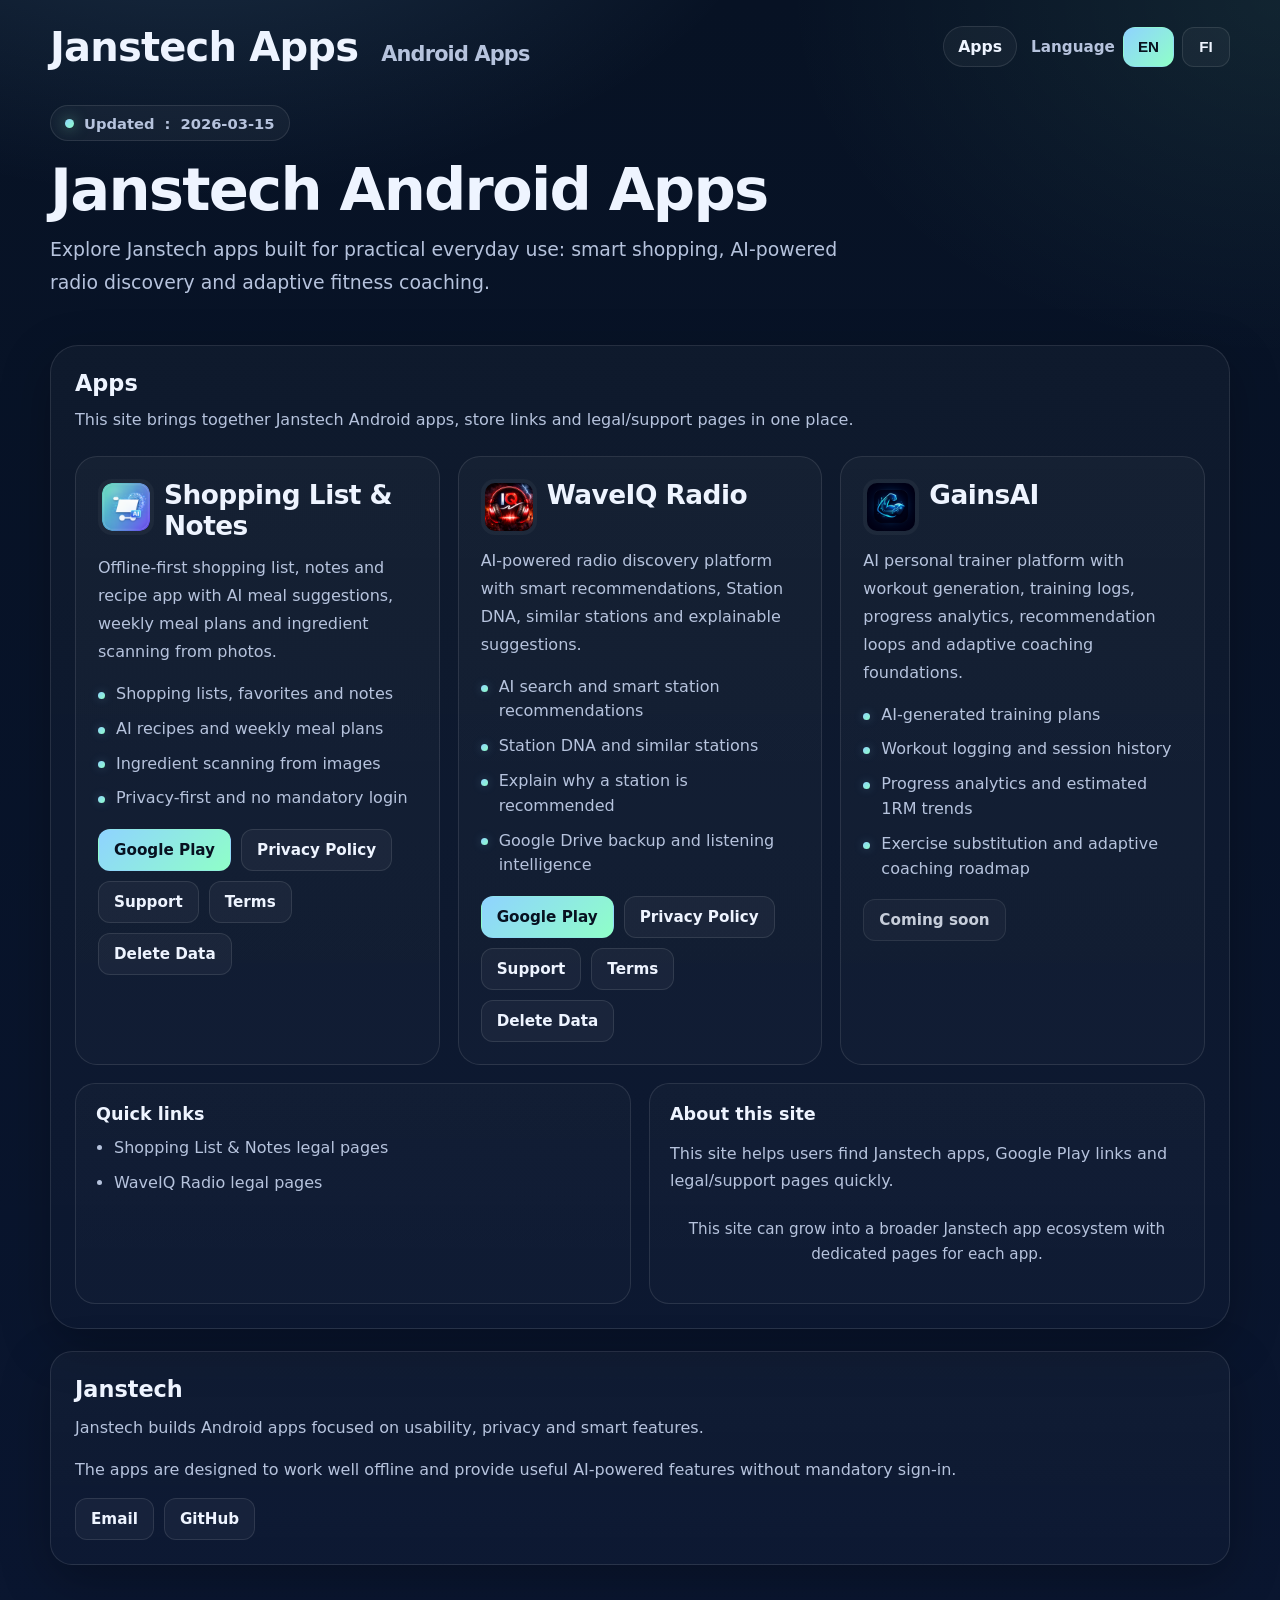
==== apps/index.html @ da0b1dd4 "Update index.html" ====
<!doctype html>
<html lang="en">
<head>
  <link rel="icon" href="favicon.ico">
  <link rel="icon" type="image/png" sizes="32x32" href="favicon-32x32.png">
  <link rel="icon" type="image/png" sizes="16x16" href="favicon-16x16.png">

  <meta charset="utf-8" />
  <meta name="viewport" content="width=device-width, initial-scale=1" />

  <meta name="description" content="Janstech Android apps: Shopping List & Notes, WaveIQ Radio and GainsAI. Offline-first shopping lists, AI radio discovery and adaptive fitness apps.">
  <meta name="keywords" content="android apps, shopping list app, AI radio app, offline shopping list, janstech apps">
  <meta name="author" content="Janstech">
  <meta name="robots" content="index,follow" />

  <link rel="canonical" href="https://janstech.github.io/apps/">

  <meta property="og:title" content="Janstech Apps">
  <meta property="og:description" content="Android apps by Janstech: Shopping List & Notes, WaveIQ Radio and GainsAI.">
  <meta property="og:type" content="website">
  <meta property="og:url" content="https://janstech.github.io/apps/">
  <meta property="og:image" content="https://janstech.github.io/apps/images/AI.png">

  <!-- Google Analytics -->
  <script async src="https://www.googletagmanager.com/gtag/js?id=G-19F6NRS712"></script>
  <script>
  window.dataLayer = window.dataLayer || [];
  function gtag(){dataLayer.push(arguments);}
  gtag('js', new Date());

  gtag('config', 'G-19F6NRS712');
</script>

  <title>Janstech Apps</title>

  <link rel="stylesheet" href="css/style.css">
</head>
<body>
  <div class="container">
    <header class="topbar">
      <div class="brand">
        <h1>
          Janstech Apps
          <span class="sub" data-i18n="sub">Android Apps</span>
        </h1>
      </div>

      <div class="topbar-right">
        <nav class="nav" aria-label="Primary">
          <a class="active" href="index.html" data-i18n="nav_apps">Apps</a>
        </nav>

        <div class="lang">
          <span class="hint" data-i18n="lang_label">Language</span>
          <button id="btnEn" type="button" aria-label="English">EN</button>
          <button id="btnFi" type="button" aria-label="Suomi">FI</button>
        </div>
      </div>
    </header>

    <section class="hero">
      <span class="badge"><i></i> <span data-i18n="badge">Updated</span>: <span id="lastUpdated">2026-03-15</span></span>
      <h2 data-i18n="title">Janstech Android Apps</h2>
      <p data-i18n="subtitle">
        Explore Janstech apps built for practical everyday use: smart shopping, AI-powered radio discovery and adaptive fitness coaching.
      </p>
    </section>

    <section class="section-shell">
      <h3 data-i18n="apps_h">Apps</h3>
      <p data-i18n="apps_note">
        This site brings together Janstech Android apps, store links and legal/support pages in one place.
      </p>

      <div class="apps-grid">
        <article class="app-card">
          <h4>
            <img class="app-logo" src="images/AI.png" alt="Shopping List &amp; Notes logo">
            <span data-i18n="shopping_title">Shopping List &amp; Notes</span>
          </h4>
          <p data-i18n="shopping_desc">
            Offline-first shopping list, notes and recipe app with AI meal suggestions, weekly meal plans and ingredient scanning from photos.
          </p>
          <ul class="feature-list">
            <li data-i18n="shopping_f1">Shopping lists, favorites and notes</li>
            <li data-i18n="shopping_f2">AI recipes and weekly meal plans</li>
            <li data-i18n="shopping_f3">Ingredient scanning from images</li>
            <li data-i18n="shopping_f4">Privacy-first and no mandatory login</li>
          </ul>
          <div class="app-actions">
            <a class="app-btn primary" href="https://play.google.com/store/apps/details?id=com.janstech.kauppalista" target="_blank" rel="noopener noreferrer" data-i18n="btn_google_play">Google Play</a>
            <a class="app-btn" href="../kauppalista-privacy-policy/" data-i18n="btn_privacy">Privacy Policy</a>
            <a class="app-btn" href="../kauppalista-privacy-policy/support.html" data-i18n="btn_support">Support</a>
            <a class="app-btn" href="../kauppalista-privacy-policy/terms.html" data-i18n="btn_terms">Terms</a>
            <a class="app-btn" href="../kauppalista-privacy-policy/delete-data.html" data-i18n="btn_delete">Delete Data</a>
          </div>
        </article>

        <article class="app-card">
          <h4>
            <img class="app-logo" src="images/iq_kuv1.png" alt="WaveIQ Radio logo">
            <span data-i18n="waveiq_title">WaveIQ Radio</span>
          </h4>
          <p data-i18n="waveiq_desc">
            AI-powered radio discovery platform with smart recommendations, Station DNA, similar stations and explainable suggestions.
          </p>
          <ul class="feature-list">
            <li data-i18n="waveiq_f1">AI search and smart station recommendations</li>
            <li data-i18n="waveiq_f2">Station DNA and similar stations</li>
            <li data-i18n="waveiq_f3">Explain why a station is recommended</li>
            <li data-i18n="waveiq_f4">Google Drive backup and listening intelligence</li>
          </ul>
          <div class="app-actions">
            <a class="app-btn primary" href="https://play.google.com/store/apps/details?id=com.janstech.radioplayer" target="_blank" rel="noopener noreferrer" data-i18n="btn_google_play">Google Play</a>
            <a class="app-btn" href="../waveiq-radio-privacy-policy/" data-i18n="btn_privacy">Privacy Policy</a>
            <a class="app-btn" href="../waveiq-radio-privacy-policy/support.html" data-i18n="btn_support">Support</a>
            <a class="app-btn" href="../waveiq-radio-privacy-policy/terms.html" data-i18n="btn_terms">Terms</a>
            <a class="app-btn" href="../waveiq-radio-privacy-policy/delete-data.html" data-i18n="btn_delete">Delete Data</a>
          </div>
        </article>

        <article class="app-card">
          <h4>
            <img class="app-logo" src="images/GainsAI.png" alt="GainsAI logo">
            <span data-i18n="gainsai_title">GainsAI</span>
          </h4>
          <p data-i18n="gainsai_desc">
            AI personal trainer platform with workout generation, training logs, progress analytics, recommendation loops and adaptive coaching foundations.
          </p>
          <ul class="feature-list">
            <li data-i18n="gainsai_f1">AI-generated training plans</li>
            <li data-i18n="gainsai_f2">Workout logging and session history</li>
            <li data-i18n="gainsai_f3">Progress analytics and estimated 1RM trends</li>
            <li data-i18n="gainsai_f4">Exercise substitution and adaptive coaching roadmap</li>
          </ul>
          <div class="app-actions">
            <span class="app-btn ghost" data-i18n="gainsai_status">Coming soon</span>
          </div>
        </article>
      </div>

      <div class="side-grid">
        <section class="mini-card">
          <h4 data-i18n="quick_h">Quick links</h4>
          <ul>
            <li><a href="../kauppalista-privacy-policy/" data-i18n="quick_shopping_legal">Shopping List &amp; Notes legal pages</a></li>
            <li><a href="../waveiq-radio-privacy-policy/" data-i18n="quick_waveiq_legal">WaveIQ Radio legal pages</a></li>
          </ul>
        </section>

        <section class="mini-card">
          <h4 data-i18n="about_h">About this site</h4>
          <p data-i18n="about_p">
            This site helps users find Janstech apps, Google Play links and legal/support pages quickly.
          </p>
          <p class="footer-note" data-i18n="future_note">
            This site can grow into a broader Janstech app ecosystem with dedicated pages for each app.
          </p>
        </section>
      </div>
    </section>

    <section class="developer">
      <h2 data-i18n="developer_h">Janstech</h2>

      <p data-i18n="developer_p1">
        Janstech builds Android apps focused on usability, privacy and smart features.
      </p>

      <p data-i18n="developer_p2">
        The apps are designed to work well offline and provide useful AI-powered features without mandatory sign-in.
      </p>

      <div class="dev-links">
        <a href="mailto:janstech.apps@gmail.com" class="app-btn" data-i18n="developer_email">Email</a>
        <a href="https://github.com/janstech" class="app-btn" target="_blank" rel="noopener noreferrer" data-i18n="developer_github">GitHub</a>
      </div>
    </section>
  </div>

  <script>
    const dict = {
      en: {
        sub: "Android Apps",
        nav_apps: "Apps",
        lang_label: "Language",
        badge: "Updated",
        title: "Janstech Android Apps",
        subtitle: "Explore Janstech apps built for practical everyday use: smart shopping, AI-powered radio discovery and adaptive fitness coaching.",

        apps_h: "Apps",
        apps_note: "This site brings together Janstech Android apps, store links and legal/support pages in one place.",

        shopping_title: "Shopping List & Notes",
        shopping_desc: "Offline-first shopping list, notes and recipe app with AI meal suggestions, weekly meal plans and ingredient scanning from photos.",
        shopping_f1: "Shopping lists, favorites and notes",
        shopping_f2: "AI recipes and weekly meal plans",
        shopping_f3: "Ingredient scanning from images",
        shopping_f4: "Privacy-first and no mandatory login",

        waveiq_title: "WaveIQ Radio",
        waveiq_desc: "AI-powered radio discovery platform with smart recommendations, Station DNA, similar stations and explainable suggestions.",
        waveiq_f1: "AI search and smart station recommendations",
        waveiq_f2: "Station DNA and similar stations",
        waveiq_f3: "Explain why a station is recommended",
        waveiq_f4: "Google Drive backup and listening intelligence",

        gainsai_title: "GainsAI",
        gainsai_desc: "AI personal trainer platform with workout generation, training logs, progress analytics, recommendation loops and adaptive coaching foundations.",
        gainsai_f1: "AI-generated training plans",
        gainsai_f2: "Workout logging and session history",
        gainsai_f3: "Progress analytics and estimated 1RM trends",
        gainsai_f4: "Exercise substitution and adaptive coaching roadmap",
        gainsai_status: "Coming soon",

        btn_google_play: "Google Play",
        btn_privacy: "Privacy Policy",
        btn_support: "Support",
        btn_terms: "Terms",
        btn_delete: "Delete Data",

        quick_h: "Quick links",
        quick_shopping_legal: "Shopping List & Notes legal pages",
        quick_waveiq_legal: "WaveIQ Radio legal pages",

        about_h: "About this site",
        about_p: "This site helps users find Janstech apps, Google Play links and legal/support pages quickly.",
        future_note: "This site can grow into a broader Janstech app ecosystem with dedicated pages for each app.",

        developer_h: "Janstech",
        developer_p1: "Janstech builds Android apps focused on usability, privacy and smart features.",
        developer_p2: "The apps are designed to work well offline and provide useful AI-powered features without mandatory sign-in.",
        developer_email: "Email",
        developer_github: "GitHub"
      },
      fi: {
        sub: "Android-sovellukset",
        nav_apps: "Sovellukset",
        lang_label: "Kieli",
        badge: "Päivitetty",
        title: "Janstech Android-sovellukset",
        subtitle: "Tutustu Janstech sovelluksiin, jotka on rakennettu käytännölliseen arkeen: älykäs ostoslista, AI-radio discovery ja adaptiivinen treenivalmennus.",

        apps_h: "Sovellukset",
        apps_note: "Tämä sivusto kokoaa Janstech Android-sovellukset, kauppalinkit ja legal/support-sivut yhteen paikkaan.",

        shopping_title: "Kauppalista & Muistiinpanot",
        shopping_desc: "Offline-first ostoslista-, muistiinpano- ja reseptisovellus, jossa on AI-ateriaehdotukset, viikkoruokalistat ja kuvasta tehtävä aineskannaus.",
        shopping_f1: "Ostoslistat, suosikit ja muistiinpanot",
        shopping_f2: "AI-reseptit ja viikkoruokalistat",
        shopping_f3: "Aineskannaus kuvista",
        shopping_f4: "Privacy-first eikä pakollista kirjautumista",

        waveiq_title: "WaveIQ Radio",
        waveiq_desc: "AI-avusteinen radio discovery -alusta, jossa on älykkäät suositukset, Station DNA, samankaltaiset asemat ja selitettävät ehdotukset.",
        waveiq_f1: "AI-haku ja älykkäät asemasuositukset",
        waveiq_f2: "Station DNA ja samankaltaiset asemat",
        waveiq_f3: "Selitys miksi asemaa suositellaan",
        waveiq_f4: "Google Drive -varmuuskopiointi ja listening intelligence",

        gainsai_title: "GainsAI",
        gainsai_desc: "AI personal trainer -alusta, jossa on treeniohjelmien generointi, treenilogit, progress-analytiikka, recommendation-loopit ja adaptiivisen valmennuksen perusta.",
        gainsai_f1: "AI-generoidut treeniohjelmat",
        gainsai_f2: "Workout-logging ja sessiohistoria",
        gainsai_f3: "Progress-analytiikka ja arvioidut 1RM-trendit",
        gainsai_f4: "Exercise substitution ja adaptiivisen valmennuksen roadmap",
        gainsai_status: "Tulossa pian",

        btn_google_play: "Google Play",
        btn_privacy: "Tietosuoja",
        btn_support: "Tuki",
        btn_terms: "Käyttöehdot",
        btn_delete: "Poista tiedot",

        quick_h: "Pikalinkit",
        quick_shopping_legal: "Kauppalista & Muistiinpanot legal-sivut",
        quick_waveiq_legal: "WaveIQ Radion legal-sivut",

        about_h: "Tietoa tästä sivustosta",
        about_p: "Tämä sivusto auttaa käyttäjiä löytämään Janstech sovellukset, Google Play -linkit ja legal/support-sivut nopeasti.",
        future_note: "Tämä sivusto voi kasvaa laajemmaksi Janstech-sovellusekosysteemiksi, jossa jokaisella sovelluksella on oma esittelysivunsa.",

        developer_h: "Janstech",
        developer_p1: "Janstech kehittää Android-sovelluksia, jotka keskittyvät käytännöllisyyteen, yksityisyyteen ja älykkäisiin ominaisuuksiin.",
        developer_p2: "Sovellukset on suunniteltu toimimaan hyvin myös offline-tilassa ja tarjoamaan hyödyllisiä AI-avusteisia ominaisuuksia ilman pakollista kirjautumista.",
        developer_email: "Sähköposti",
        developer_github: "GitHub"
      }
    };

    function setLang(lang){
      localStorage.setItem("janstech_apps_lang", lang);
      document.documentElement.lang = (lang === "fi") ? "fi" : "en";

      for (const el of document.querySelectorAll("[data-i18n]")){
        const key = el.getAttribute("data-i18n");
        if (dict[lang] && dict[lang][key] != null){
          el.innerHTML = dict[lang][key];
        }
      }

      document.getElementById("btnFi").classList.toggle("active", lang === "fi");
      document.getElementById("btnEn").classList.toggle("active", lang === "en");
    }

    const saved = localStorage.getItem("janstech_apps_lang") || "en";
    document.getElementById("btnFi").addEventListener("click", ()=>setLang("fi"));
    document.getElementById("btnEn").addEventListener("click", ()=>setLang("en"));
    setLang(saved);
  </script>
</body>
</html>
---- apps/css/style.css ----
:root{
  --bg:#071224;
  --bg2:#0a1630;
  --card:#0e1b38;
  --card2:#132347;
  --text:#eef4ff;
  --muted:#b6c3dd;
  --border:rgba(255,255,255,.10);
  --border-strong:rgba(255,255,255,.16);
  --accent:#8fd3ff;
  --accent2:#8fffc8;
  --shadow:0 16px 50px rgba(0,0,0,.26);
  --radius:22px;
  --radius-sm:14px;
  --max:1180px;
}

*{box-sizing:border-box}

html,body{
  margin:0;
  padding:0;
}

body{
  font-family:system-ui,-apple-system,Segoe UI,Roboto,Arial,sans-serif;
  color:var(--text);
  background:
    radial-gradient(1000px 600px at 15% -10%, rgba(143,211,255,.16), transparent 60%),
    radial-gradient(900px 650px at 100% 0%, rgba(143,255,200,.08), transparent 55%),
    linear-gradient(180deg, var(--bg), var(--bg2));
  min-height:100vh;
}

a{
  color:inherit;
  text-decoration:none;
}

.container{
  width:min(var(--max), calc(100% - 32px));
  margin:0 auto;
  padding:20px 0 56px;
}

.topbar{
  display:flex;
  align-items:flex-start;
  justify-content:space-between;
  gap:18px;
  padding:6px 0 18px;
}

.brand{
  min-width:0;
  flex:1 1 auto;
}

.brand h1{
  margin:0;
  font-size:clamp(1.7rem, 3.2vw, 2.5rem);
  line-height:1.08;
  letter-spacing:-0.02em;
}

.sub{
  color:var(--muted);
  font-weight:600;
  font-size:.52em;
  margin-left:10px;
  white-space:nowrap;
}

.topbar-right{
  display:flex;
  align-items:center;
  gap:14px;
  flex-wrap:wrap;
  justify-content:flex-end;
}

.nav{
  display:flex;
  align-items:center;
  flex-wrap:wrap;
  gap:10px;
}

.nav a{
  color:var(--muted);
  padding:10px 14px;
  border-radius:999px;
  border:1px solid transparent;
  transition:.18s ease;
  font-weight:600;
  font-size:.98rem;
}

.nav a.active{
  color:var(--text);
  border-color:var(--border);
  background:rgba(255,255,255,.04);
}

.nav a:hover{
  color:var(--text);
  background:rgba(255,255,255,.04);
  border-color:var(--border);
}

.lang{
  display:flex;
  align-items:center;
  gap:8px;
  flex-wrap:wrap;
}

.hint{
  color:var(--muted);
  font-size:.95rem;
  font-weight:600;
}

.lang button{
  appearance:none;
  border:1px solid var(--border);
  background:rgba(255,255,255,.04);
  color:var(--text);
  min-width:48px;
  height:40px;
  padding:0 14px;
  border-radius:12px;
  cursor:pointer;
  font-weight:700;
  font-size:.95rem;
  transition:.18s ease;
}

.lang button:hover{
  border-color:var(--border-strong);
  background:rgba(255,255,255,.08);
}

.lang button.active{
  background:linear-gradient(135deg, var(--accent), var(--accent2));
  color:#08111f;
  border-color:transparent;
}

.hero{
  padding:18px 0 20px;
}

.badge{
  display:inline-flex;
  align-items:center;
  gap:10px;
  min-height:36px;
  padding:0 14px;
  border-radius:999px;
  border:1px solid var(--border);
  background:rgba(255,255,255,.04);
  color:var(--muted);
  font-weight:700;
  font-size:.92rem;
}

.badge i{
  width:9px;
  height:9px;
  border-radius:50%;
  display:inline-block;
  background:linear-gradient(135deg, var(--accent), var(--accent2));
  box-shadow:0 0 14px rgba(143,255,200,.5);
}

.hero h2{
  margin:18px 0 12px;
  font-size:clamp(2rem, 5vw, 3.7rem);
  line-height:1.05;
  letter-spacing:-0.03em;
  max-width:900px;
}

.hero p{
  margin:0;
  max-width:820px;
  color:var(--muted);
  font-size:clamp(1rem, 2vw, 1.18rem);
  line-height:1.75;
}

.section-shell{
  margin-top:26px;
  padding:24px;
  border-radius:28px;
  border:1px solid var(--border);
  background:linear-gradient(180deg, rgba(255,255,255,.03), rgba(255,255,255,.015));
  box-shadow:var(--shadow);
}

.section-shell h3{
  margin:0 0 10px;
  font-size:1.4rem;
}

.section-shell > p{
  margin:0;
  color:var(--muted);
  line-height:1.7;
}

.apps-grid{
  margin-top:22px;
  display:grid;
  grid-template-columns:repeat(auto-fit,minmax(300px,1fr));
  gap:18px;
}

.app-card{
  border:1px solid var(--border);
  background:linear-gradient(180deg, rgba(255,255,255,.03), rgba(255,255,255,.02));
  border-radius:22px;
  padding:22px;
  min-width:0;
}

.app-card h4{
  margin:0 0 12px;
  font-size:1.65rem;
  line-height:1.2;
  letter-spacing:-0.02em;
  display:flex;
  align-items:flex-start;
  gap:10px;
}

.app-logo{
  flex:0 0 auto;
  width:56px;
  height:56px;
  object-fit:contain;
  border-radius:14px;
  display:block;
  background:rgba(255,255,255,.04);
  padding:4px;
}

.app-card p{
  margin:0 0 16px;
  color:var(--muted);
  line-height:1.75;
  font-size:1rem;
}

.feature-list{
  list-style:none;
  padding:0;
  margin:0 0 18px;
  display:grid;
  gap:10px;
}

.feature-list li{
  color:var(--muted);
  line-height:1.55;
  padding-left:18px;
  position:relative;
}

.feature-list li::before{
  content:"";
  position:absolute;
  left:0;
  top:.62em;
  width:7px;
  height:7px;
  border-radius:50%;
  background:linear-gradient(135deg, var(--accent), var(--accent2));
  box-shadow:0 0 10px rgba(143,211,255,.25);
}

.app-actions{
  display:flex;
  flex-wrap:wrap;
  gap:10px;
  margin-top:8px;
}

.app-btn{
  display:inline-flex;
  align-items:center;
  justify-content:center;
  min-height:42px;
  padding:10px 15px;
  border-radius:12px;
  border:1px solid var(--border);
  background:rgba(255,255,255,.04);
  color:var(--text);
  font-weight:700;
  font-size:.95rem;
  transition:.18s ease;
  text-align:center;
}

.app-btn:hover{
  transform:translateY(-1px);
  border-color:var(--border-strong);
  background:rgba(255,255,255,.08);
}

.app-btn.primary{
  background:linear-gradient(135deg, var(--accent), var(--accent2));
  color:#071120;
  border-color:transparent;
}

.app-btn.ghost{
  opacity:.82;
}

.side-grid{
  margin-top:18px;
  display:grid;
  grid-template-columns:1fr 1fr;
  gap:18px;
}

.mini-card{
  border:1px solid var(--border);
  background:linear-gradient(180deg, rgba(255,255,255,.025), rgba(255,255,255,.015));
  border-radius:20px;
  padding:20px;
}

.mini-card h4{
  margin:0 0 10px;
  font-size:1.1rem;
}

.mini-card p,
.mini-card li{
  color:var(--muted);
  line-height:1.7;
}

.mini-card ul{
  margin:0;
  padding-left:18px;
}

.mini-card li + li{
  margin-top:8px;
}

.footer-note{
  margin-top:22px;
  color:var(--muted);
  text-align:center;
  font-size:.95rem;
}

.developer{
  margin-top:22px;
  padding:24px;
  border-radius:22px;
  border:1px solid var(--border);
  background:linear-gradient(180deg, rgba(255,255,255,.03), rgba(255,255,255,.015));
  box-shadow:var(--shadow);
}

.developer h2{
  margin:0 0 12px;
  font-size:1.4rem;
}

.developer p{
  margin:0 0 14px;
  color:var(--muted);
  line-height:1.75;
}

.dev-links{
  display:flex;
  flex-wrap:wrap;
  gap:10px;
  margin-top:10px;
}

@media (max-width: 960px){
  .topbar{
    flex-direction:column;
    align-items:flex-start;
  }

  .topbar-right{
    width:100%;
    justify-content:flex-start;
  }

  .side-grid{
    grid-template-columns:1fr;
  }
}

@media (max-width: 640px){
  .container{
    width:min(var(--max), calc(100% - 24px));
    padding-top:14px;
  }

  .topbar{
    gap:14px;
    padding-bottom:14px;
  }

  .brand h1{
    font-size:1.8rem;
  }

  .sub{
    display:block;
    margin:8px 0 0;
    font-size:.56em;
    white-space:normal;
  }

  .topbar-right{
    gap:10px;
  }

  .nav{
    width:100%;
  }

  .nav a{
    min-height:40px;
    padding:9px 12px;
    font-size:.95rem;
  }

  .lang{
    width:100%;
  }

  .hint{
    width:100%;
  }

  .hero{
    padding-top:8px;
  }

  .hero h2{
    margin-top:16px;
    font-size:2.15rem;
    line-height:1.12;
    max-width:100%;
    word-break:break-word;
  }

  .hero p{
    font-size:1.02rem;
    line-height:1.72;
  }

  .section-shell{
    margin-top:20px;
    padding:18px;
    border-radius:22px;
  }

  .apps-grid{
    grid-template-columns:1fr;
    gap:14px;
  }

  .app-card{
    padding:18px;
    border-radius:18px;
  }

  .app-card h4{
    font-size:1.8rem;
    line-height:1.18;
    flex-wrap:wrap;
  }

  .app-logo{
    width:48px;
    height:48px;
    border-radius:12px;
  }

  .app-actions{
    flex-direction:column;
  }

  .app-btn{
    width:100%;
  }

  .mini-card{
    padding:18px;
    border-radius:18px;
  }

  .developer{
    padding:18px;
    border-radius:18px;
  }

  .dev-links{
    flex-direction:column;
  }

  .dev-links .app-btn{
    width:100%;
  }
}
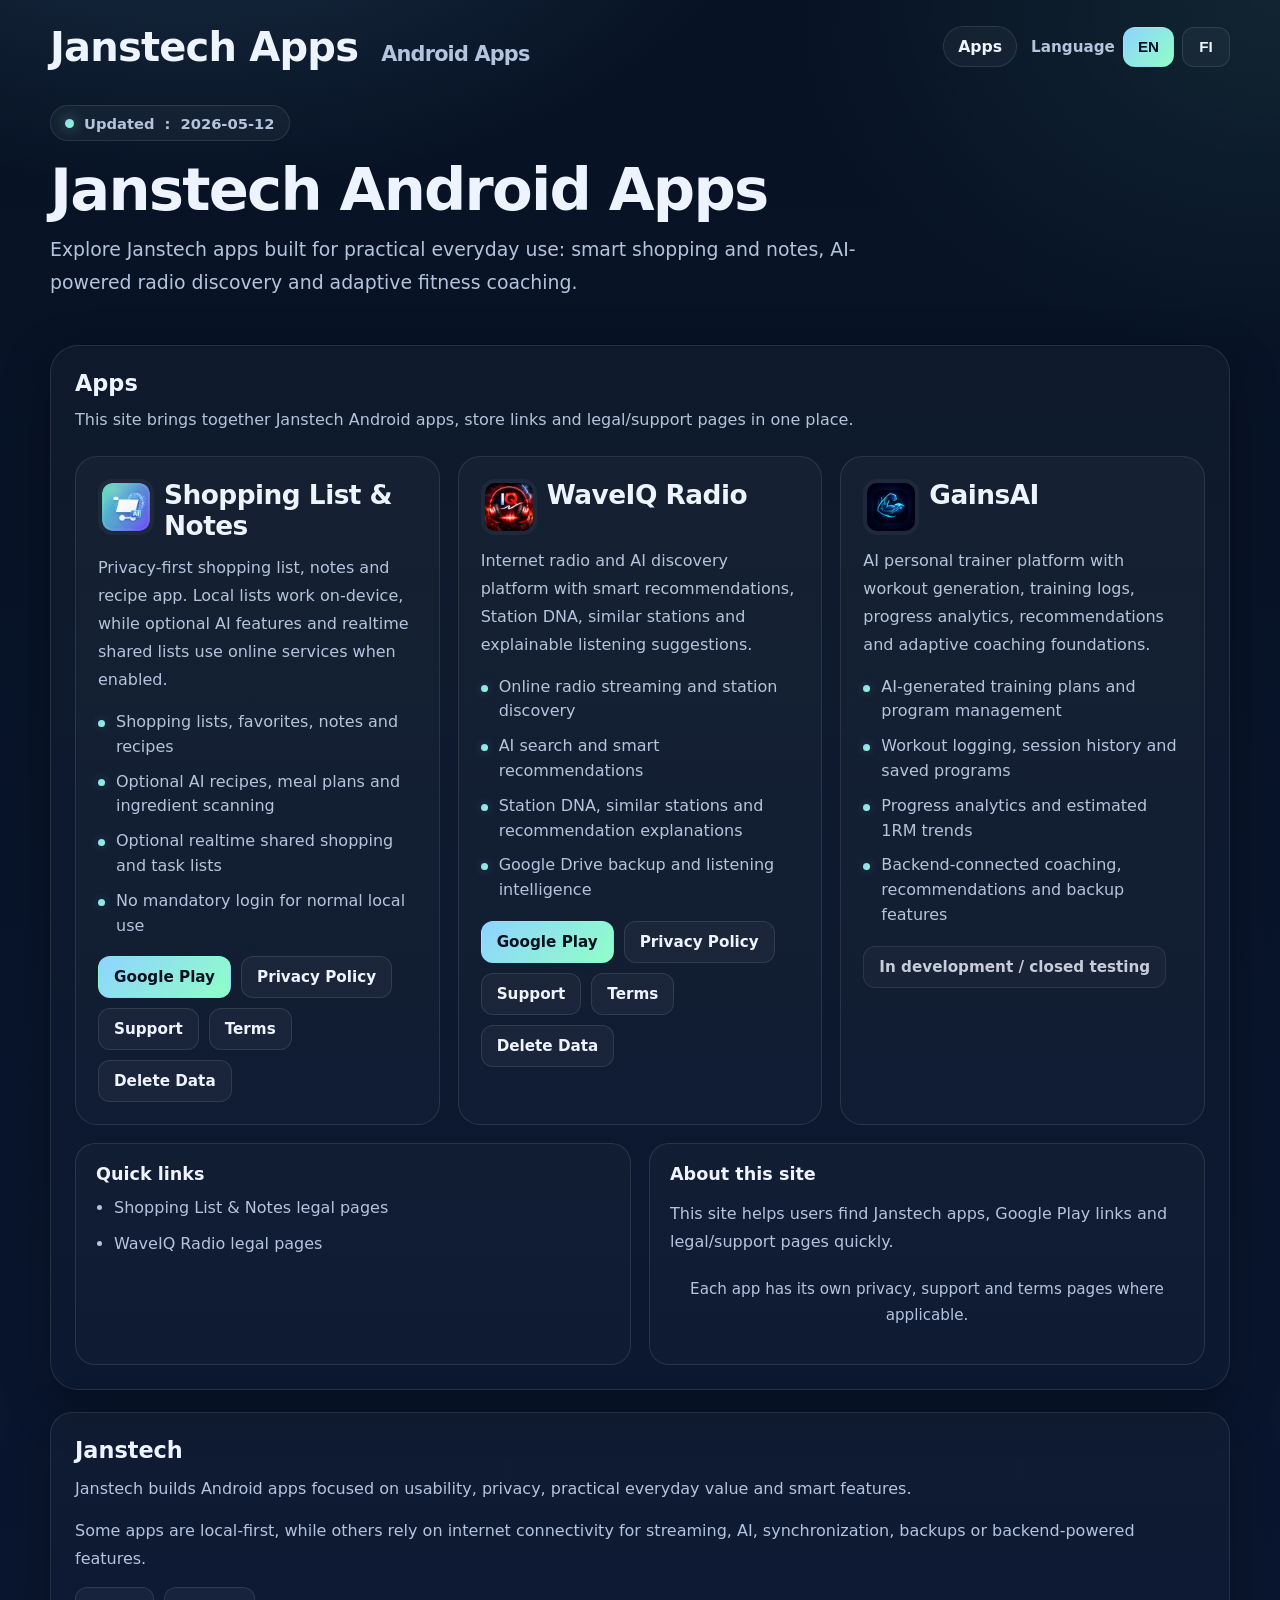
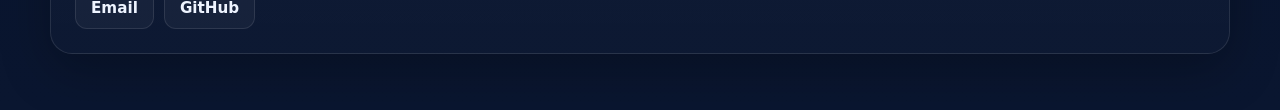
==== commit 2c2f0a13: "Update app descriptions and metadata in index.html" ====
--- a/apps/index.html
+++ b/apps/index.html
@@ -1,15 +1,16 @@
 <!doctype html>
 <html lang="en">
 <head>
-  <link rel="icon" href="favicon.ico">
+  <link rel="icon" href="favicon.ico" sizes="any">
   <link rel="icon" type="image/png" sizes="32x32" href="favicon-32x32.png">
   <link rel="icon" type="image/png" sizes="16x16" href="favicon-16x16.png">
+  <link rel="apple-touch-icon" href="apple-touch-icon.png">
 
   <meta charset="utf-8" />
   <meta name="viewport" content="width=device-width, initial-scale=1" />
 
-  <meta name="description" content="Janstech Android apps: Shopping List & Notes, WaveIQ Radio and GainsAI. Offline-first shopping lists, AI radio discovery and adaptive fitness apps.">
-  <meta name="keywords" content="android apps, shopping list app, AI radio app, offline shopping list, janstech apps">
+  <meta name="description" content="Janstech Android apps: Shopping List & Notes, WaveIQ Radio and GainsAI. Practical Android apps for shopping, notes, AI radio discovery and adaptive fitness coaching.">
+  <meta name="keywords" content="android apps, shopping list app, AI radio app, fitness app, janstech apps, WaveIQ Radio, GainsAI">
   <meta name="author" content="Janstech">
   <meta name="robots" content="index,follow" />
 
@@ -24,12 +25,11 @@
   <!-- Google Analytics -->
   <script async src="https://www.googletagmanager.com/gtag/js?id=G-19F6NRS712"></script>
   <script>
-  window.dataLayer = window.dataLayer || [];
-  function gtag(){dataLayer.push(arguments);}
-  gtag('js', new Date());
-
-  gtag('config', 'G-19F6NRS712');
-</script>
+    window.dataLayer = window.dataLayer || [];
+    function gtag(){dataLayer.push(arguments);}
+    gtag('js', new Date());
+    gtag('config', 'G-19F6NRS712');
+  </script>
 
   <title>Janstech Apps</title>
 
@@ -59,10 +59,10 @@
     </header>
 
     <section class="hero">
-      <span class="badge"><i></i> <span data-i18n="badge">Updated</span>: <span id="lastUpdated">2026-03-15</span></span>
+      <span class="badge"><i></i> <span data-i18n="badge">Updated</span>: <span id="lastUpdated">2026-05-12</span></span>
       <h2 data-i18n="title">Janstech Android Apps</h2>
       <p data-i18n="subtitle">
-        Explore Janstech apps built for practical everyday use: smart shopping, AI-powered radio discovery and adaptive fitness coaching.
+        Explore Janstech apps built for practical everyday use: smart shopping and notes, AI-powered radio discovery and adaptive fitness coaching.
       </p>
     </section>
 
@@ -79,13 +79,13 @@
             <span data-i18n="shopping_title">Shopping List &amp; Notes</span>
           </h4>
           <p data-i18n="shopping_desc">
-            Offline-first shopping list, notes and recipe app with AI meal suggestions, weekly meal plans and ingredient scanning from photos.
+            Privacy-first shopping list, notes and recipe app. Local lists work on-device, while optional AI features and realtime shared lists use online services when enabled.
           </p>
           <ul class="feature-list">
-            <li data-i18n="shopping_f1">Shopping lists, favorites and notes</li>
-            <li data-i18n="shopping_f2">AI recipes and weekly meal plans</li>
-            <li data-i18n="shopping_f3">Ingredient scanning from images</li>
-            <li data-i18n="shopping_f4">Privacy-first and no mandatory login</li>
+            <li data-i18n="shopping_f1">Shopping lists, favorites, notes and recipes</li>
+            <li data-i18n="shopping_f2">Optional AI recipes, meal plans and ingredient scanning</li>
+            <li data-i18n="shopping_f3">Optional realtime shared shopping and task lists</li>
+            <li data-i18n="shopping_f4">No mandatory login for normal local use</li>
           </ul>
           <div class="app-actions">
             <a class="app-btn primary" href="https://play.google.com/store/apps/details?id=com.janstech.kauppalista" target="_blank" rel="noopener noreferrer" data-i18n="btn_google_play">Google Play</a>
@@ -102,12 +102,12 @@
             <span data-i18n="waveiq_title">WaveIQ Radio</span>
           </h4>
           <p data-i18n="waveiq_desc">
-            AI-powered radio discovery platform with smart recommendations, Station DNA, similar stations and explainable suggestions.
+            Internet radio and AI discovery platform with smart recommendations, Station DNA, similar stations and explainable listening suggestions.
           </p>
           <ul class="feature-list">
-            <li data-i18n="waveiq_f1">AI search and smart station recommendations</li>
-            <li data-i18n="waveiq_f2">Station DNA and similar stations</li>
-            <li data-i18n="waveiq_f3">Explain why a station is recommended</li>
+            <li data-i18n="waveiq_f1">Online radio streaming and station discovery</li>
+            <li data-i18n="waveiq_f2">AI search and smart recommendations</li>
+            <li data-i18n="waveiq_f3">Station DNA, similar stations and recommendation explanations</li>
             <li data-i18n="waveiq_f4">Google Drive backup and listening intelligence</li>
           </ul>
           <div class="app-actions">
@@ -125,16 +125,16 @@
             <span data-i18n="gainsai_title">GainsAI</span>
           </h4>
           <p data-i18n="gainsai_desc">
-            AI personal trainer platform with workout generation, training logs, progress analytics, recommendation loops and adaptive coaching foundations.
+            AI personal trainer platform with workout generation, training logs, progress analytics, recommendations and adaptive coaching foundations.
           </p>
           <ul class="feature-list">
-            <li data-i18n="gainsai_f1">AI-generated training plans</li>
-            <li data-i18n="gainsai_f2">Workout logging and session history</li>
+            <li data-i18n="gainsai_f1">AI-generated training plans and program management</li>
+            <li data-i18n="gainsai_f2">Workout logging, session history and saved programs</li>
             <li data-i18n="gainsai_f3">Progress analytics and estimated 1RM trends</li>
-            <li data-i18n="gainsai_f4">Exercise substitution and adaptive coaching roadmap</li>
+            <li data-i18n="gainsai_f4">Backend-connected coaching, recommendations and backup features</li>
           </ul>
           <div class="app-actions">
-            <span class="app-btn ghost" data-i18n="gainsai_status">Coming soon</span>
+            <span class="app-btn ghost" data-i18n="gainsai_status">In development / closed testing</span>
           </div>
         </article>
       </div>
@@ -154,7 +154,7 @@
             This site helps users find Janstech apps, Google Play links and legal/support pages quickly.
           </p>
           <p class="footer-note" data-i18n="future_note">
-            This site can grow into a broader Janstech app ecosystem with dedicated pages for each app.
+            Each app has its own privacy, support and terms pages where applicable.
           </p>
         </section>
       </div>
@@ -164,11 +164,11 @@
       <h2 data-i18n="developer_h">Janstech</h2>
 
       <p data-i18n="developer_p1">
-        Janstech builds Android apps focused on usability, privacy and smart features.
+        Janstech builds Android apps focused on usability, privacy, practical everyday value and smart features.
       </p>
 
       <p data-i18n="developer_p2">
-        The apps are designed to work well offline and provide useful AI-powered features without mandatory sign-in.
+        Some apps are local-first, while others rely on internet connectivity for streaming, AI, synchronization, backups or backend-powered features.
       </p>
 
       <div class="dev-links">
@@ -186,32 +186,32 @@
         lang_label: "Language",
         badge: "Updated",
         title: "Janstech Android Apps",
-        subtitle: "Explore Janstech apps built for practical everyday use: smart shopping, AI-powered radio discovery and adaptive fitness coaching.",
+        subtitle: "Explore Janstech apps built for practical everyday use: smart shopping and notes, AI-powered radio discovery and adaptive fitness coaching.",
 
         apps_h: "Apps",
         apps_note: "This site brings together Janstech Android apps, store links and legal/support pages in one place.",
 
         shopping_title: "Shopping List & Notes",
-        shopping_desc: "Offline-first shopping list, notes and recipe app with AI meal suggestions, weekly meal plans and ingredient scanning from photos.",
-        shopping_f1: "Shopping lists, favorites and notes",
-        shopping_f2: "AI recipes and weekly meal plans",
-        shopping_f3: "Ingredient scanning from images",
-        shopping_f4: "Privacy-first and no mandatory login",
+        shopping_desc: "Privacy-first shopping list, notes and recipe app. Local lists work on-device, while optional AI features and realtime shared lists use online services when enabled.",
+        shopping_f1: "Shopping lists, favorites, notes and recipes",
+        shopping_f2: "Optional AI recipes, meal plans and ingredient scanning",
+        shopping_f3: "Optional realtime shared shopping and task lists",
+        shopping_f4: "No mandatory login for normal local use",
 
         waveiq_title: "WaveIQ Radio",
-        waveiq_desc: "AI-powered radio discovery platform with smart recommendations, Station DNA, similar stations and explainable suggestions.",
-        waveiq_f1: "AI search and smart station recommendations",
-        waveiq_f2: "Station DNA and similar stations",
-        waveiq_f3: "Explain why a station is recommended",
+        waveiq_desc: "Internet radio and AI discovery platform with smart recommendations, Station DNA, similar stations and explainable listening suggestions.",
+        waveiq_f1: "Online radio streaming and station discovery",
+        waveiq_f2: "AI search and smart recommendations",
+        waveiq_f3: "Station DNA, similar stations and recommendation explanations",
         waveiq_f4: "Google Drive backup and listening intelligence",
 
         gainsai_title: "GainsAI",
-        gainsai_desc: "AI personal trainer platform with workout generation, training logs, progress analytics, recommendation loops and adaptive coaching foundations.",
-        gainsai_f1: "AI-generated training plans",
-        gainsai_f2: "Workout logging and session history",
+        gainsai_desc: "AI personal trainer platform with workout generation, training logs, progress analytics, recommendations and adaptive coaching foundations.",
+        gainsai_f1: "AI-generated training plans and program management",
+        gainsai_f2: "Workout logging, session history and saved programs",
         gainsai_f3: "Progress analytics and estimated 1RM trends",
-        gainsai_f4: "Exercise substitution and adaptive coaching roadmap",
-        gainsai_status: "Coming soon",
+        gainsai_f4: "Backend-connected coaching, recommendations and backup features",
+        gainsai_status: "In development / closed testing",
 
         btn_google_play: "Google Play",
         btn_privacy: "Privacy Policy",
@@ -225,11 +225,11 @@
 
         about_h: "About this site",
         about_p: "This site helps users find Janstech apps, Google Play links and legal/support pages quickly.",
-        future_note: "This site can grow into a broader Janstech app ecosystem with dedicated pages for each app.",
+        future_note: "Each app has its own privacy, support and terms pages where applicable.",
 
         developer_h: "Janstech",
-        developer_p1: "Janstech builds Android apps focused on usability, privacy and smart features.",
-        developer_p2: "The apps are designed to work well offline and provide useful AI-powered features without mandatory sign-in.",
+        developer_p1: "Janstech builds Android apps focused on usability, privacy, practical everyday value and smart features.",
+        developer_p2: "Some apps are local-first, while others rely on internet connectivity for streaming, AI, synchronization, backups or backend-powered features.",
         developer_email: "Email",
         developer_github: "GitHub"
       },
@@ -239,32 +239,32 @@
         lang_label: "Kieli",
         badge: "Päivitetty",
         title: "Janstech Android-sovellukset",
-        subtitle: "Tutustu Janstech sovelluksiin, jotka on rakennettu käytännölliseen arkeen: älykäs ostoslista, AI-radio discovery ja adaptiivinen treenivalmennus.",
+        subtitle: "Tutustu Janstech-sovelluksiin, jotka on rakennettu käytännölliseen arkeen: älykäs ostoslista ja muistiinpanot, AI-avusteinen radion löytäminen ja adaptiivinen treenivalmennus.",
 
         apps_h: "Sovellukset",
         apps_note: "Tämä sivusto kokoaa Janstech Android-sovellukset, kauppalinkit ja legal/support-sivut yhteen paikkaan.",
 
         shopping_title: "Kauppalista & Muistiinpanot",
-        shopping_desc: "Offline-first ostoslista-, muistiinpano- ja reseptisovellus, jossa on AI-ateriaehdotukset, viikkoruokalistat ja kuvasta tehtävä aineskannaus.",
-        shopping_f1: "Ostoslistat, suosikit ja muistiinpanot",
-        shopping_f2: "AI-reseptit ja viikkoruokalistat",
-        shopping_f3: "Aineskannaus kuvista",
-        shopping_f4: "Privacy-first eikä pakollista kirjautumista",
+        shopping_desc: "Privacy-first ostoslista-, muistiinpano- ja reseptisovellus. Paikalliset listat toimivat laitteella, kun taas vapaaehtoiset AI-toiminnot ja reaaliaikaiset jaetut listat käyttävät verkkopalveluita, kun ne otetaan käyttöön.",
+        shopping_f1: "Ostoslistat, suosikit, muistiinpanot ja reseptit",
+        shopping_f2: "Vapaaehtoiset AI-reseptit, viikkoruokalistat ja aineskannaus",
+        shopping_f3: "Vapaaehtoiset reaaliaikaiset jaetut kauppa- ja tehtävälistat",
+        shopping_f4: "Ei pakollista kirjautumista normaaliin paikalliseen käyttöön",
 
         waveiq_title: "WaveIQ Radio",
-        waveiq_desc: "AI-avusteinen radio discovery -alusta, jossa on älykkäät suositukset, Station DNA, samankaltaiset asemat ja selitettävät ehdotukset.",
-        waveiq_f1: "AI-haku ja älykkäät asemasuositukset",
-        waveiq_f2: "Station DNA ja samankaltaiset asemat",
-        waveiq_f3: "Selitys miksi asemaa suositellaan",
+        waveiq_desc: "Internet-radio- ja AI discovery -alusta, jossa on älykkäät suositukset, Station DNA, samankaltaiset asemat ja selitettävät kuunteluehdotukset.",
+        waveiq_f1: "Verkkoradion kuuntelu ja asemien löytäminen",
+        waveiq_f2: "AI-haku ja älykkäät suositukset",
+        waveiq_f3: "Station DNA, samankaltaiset asemat ja suositusten selitykset",
         waveiq_f4: "Google Drive -varmuuskopiointi ja listening intelligence",
 
         gainsai_title: "GainsAI",
-        gainsai_desc: "AI personal trainer -alusta, jossa on treeniohjelmien generointi, treenilogit, progress-analytiikka, recommendation-loopit ja adaptiivisen valmennuksen perusta.",
-        gainsai_f1: "AI-generoidut treeniohjelmat",
-        gainsai_f2: "Workout-logging ja sessiohistoria",
+        gainsai_desc: "AI personal trainer -alusta, jossa on treeniohjelmien generointi, treenilogit, progress-analytiikka, suositukset ja adaptiivisen valmennuksen perusta.",
+        gainsai_f1: "AI-generoidut treeniohjelmat ja ohjelmien hallinta",
+        gainsai_f2: "Workout-logging, sessiohistoria ja tallennetut ohjelmat",
         gainsai_f3: "Progress-analytiikka ja arvioidut 1RM-trendit",
-        gainsai_f4: "Exercise substitution ja adaptiivisen valmennuksen roadmap",
-        gainsai_status: "Tulossa pian",
+        gainsai_f4: "Backendiin kytkeytyvä valmennus, suositukset ja backup-ominaisuudet",
+        gainsai_status: "Kehityksessä / suljetussa testauksessa",
 
         btn_google_play: "Google Play",
         btn_privacy: "Tietosuoja",
@@ -277,12 +277,12 @@
         quick_waveiq_legal: "WaveIQ Radion legal-sivut",
 
         about_h: "Tietoa tästä sivustosta",
-        about_p: "Tämä sivusto auttaa käyttäjiä löytämään Janstech sovellukset, Google Play -linkit ja legal/support-sivut nopeasti.",
-        future_note: "Tämä sivusto voi kasvaa laajemmaksi Janstech-sovellusekosysteemiksi, jossa jokaisella sovelluksella on oma esittelysivunsa.",
+        about_p: "Tämä sivusto auttaa käyttäjiä löytämään Janstech-sovellukset, Google Play -linkit ja legal/support-sivut nopeasti.",
+        future_note: "Jokaisella sovelluksella on tarvittaessa omat tietosuoja-, tuki- ja käyttöehtosivut.",
 
         developer_h: "Janstech",
-        developer_p1: "Janstech kehittää Android-sovelluksia, jotka keskittyvät käytännöllisyyteen, yksityisyyteen ja älykkäisiin ominaisuuksiin.",
-        developer_p2: "Sovellukset on suunniteltu toimimaan hyvin myös offline-tilassa ja tarjoamaan hyödyllisiä AI-avusteisia ominaisuuksia ilman pakollista kirjautumista.",
+        developer_p1: "Janstech kehittää Android-sovelluksia, jotka keskittyvät käytettävyyteen, yksityisyyteen, käytännön hyötyyn ja älykkäisiin ominaisuuksiin.",
+        developer_p2: "Osa sovelluksista on local-first-tyylisiä, kun taas osa tarvitsee internet-yhteyttä suoratoistoon, AI-toimintoihin, synkronointiin, varmuuskopioihin tai backend-pohjaisiin ominaisuuksiin.",
         developer_email: "Sähköposti",
         developer_github: "GitHub"
       }
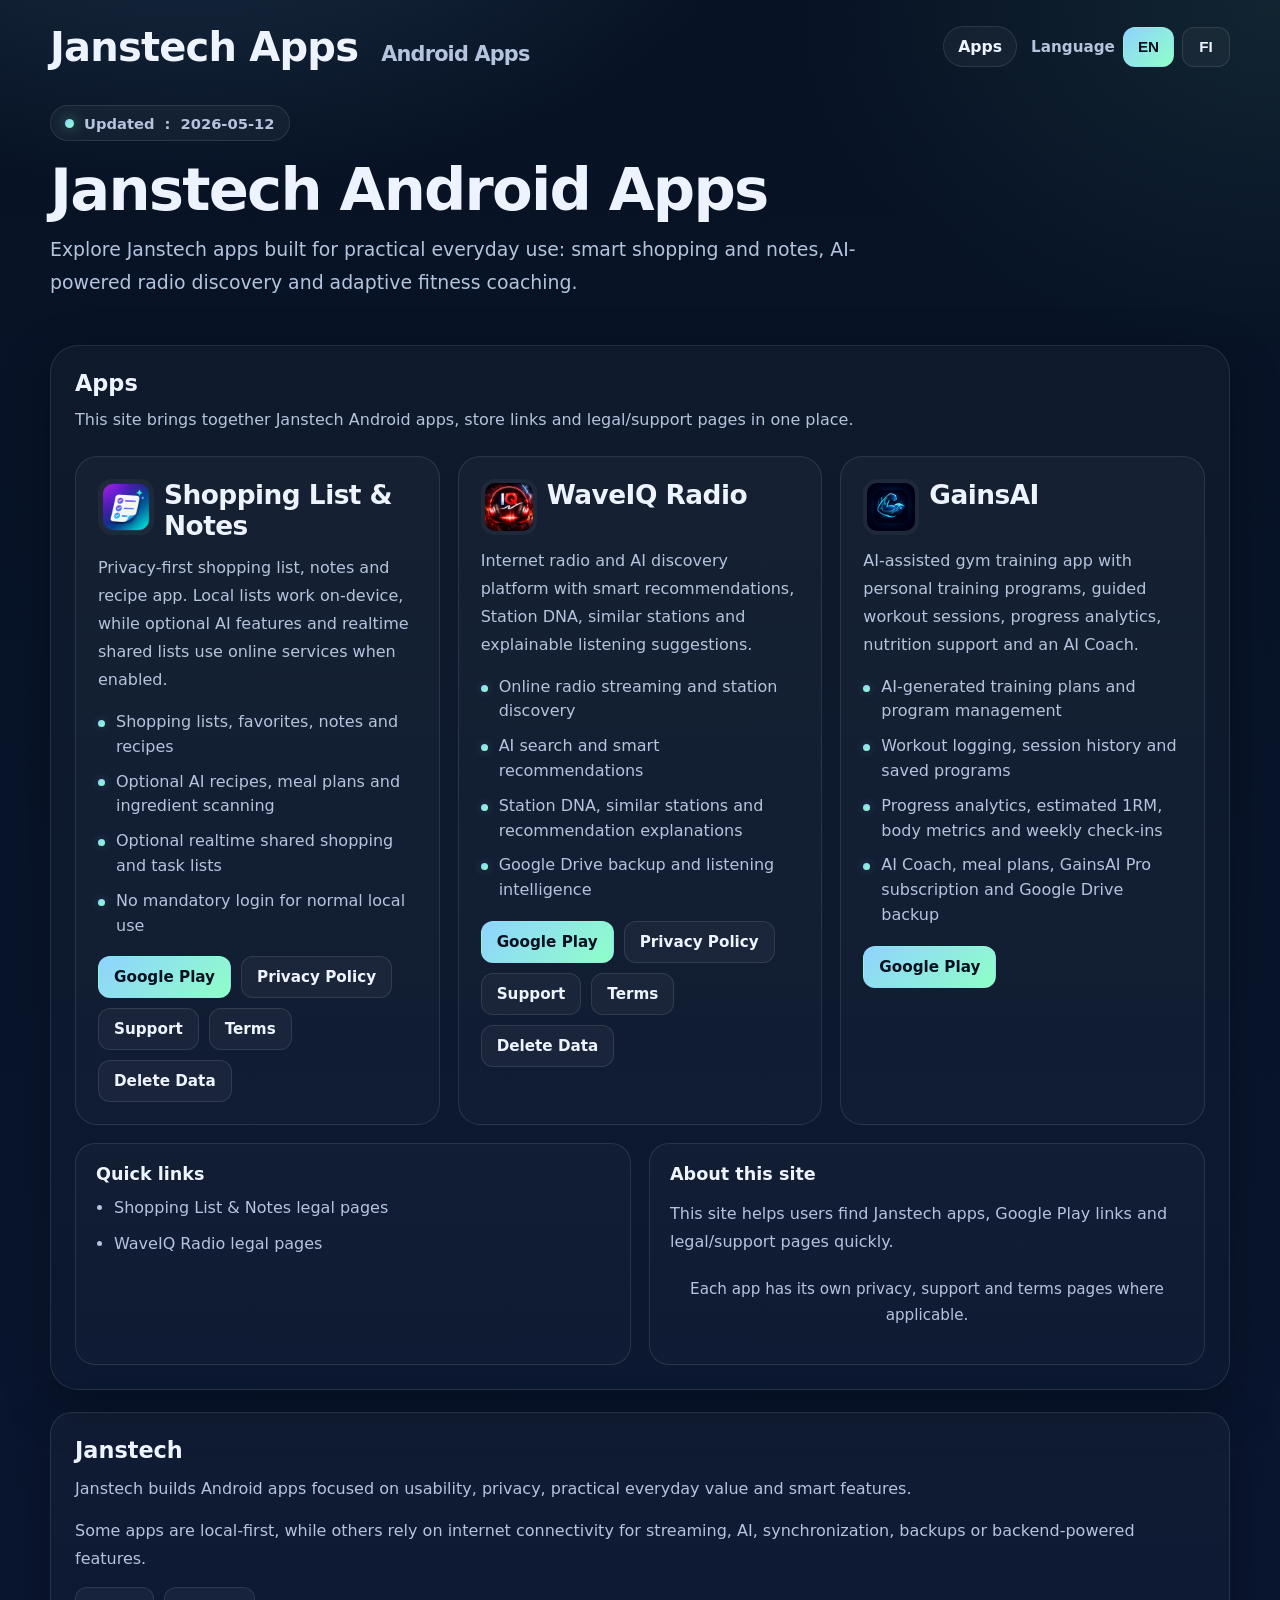
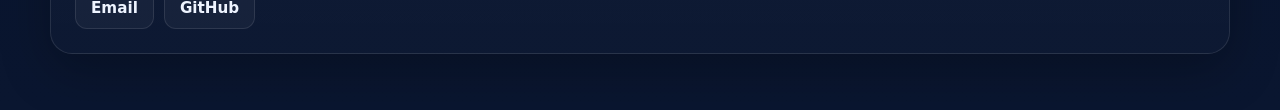
==== commit caf51dd7: "Add GainsAI Android app project to the portfolio GainsAI is a published Android app (Kotlin/Jetpack " ====
--- a/apps/index.html
+++ b/apps/index.html
@@ -125,16 +125,16 @@
             <span data-i18n="gainsai_title">GainsAI</span>
           </h4>
           <p data-i18n="gainsai_desc">
-            AI personal trainer platform with workout generation, training logs, progress analytics, recommendations and adaptive coaching foundations.
+            AI-assisted gym training app with personal training programs, guided workout sessions, progress analytics, nutrition support and an AI Coach.
           </p>
           <ul class="feature-list">
             <li data-i18n="gainsai_f1">AI-generated training plans and program management</li>
             <li data-i18n="gainsai_f2">Workout logging, session history and saved programs</li>
-            <li data-i18n="gainsai_f3">Progress analytics and estimated 1RM trends</li>
-            <li data-i18n="gainsai_f4">Backend-connected coaching, recommendations and backup features</li>
+            <li data-i18n="gainsai_f3">Progress analytics, estimated 1RM, body metrics and weekly check-ins</li>
+            <li data-i18n="gainsai_f4">AI Coach, meal plans, GainsAI Pro subscription and Google Drive backup</li>
           </ul>
           <div class="app-actions">
-            <span class="app-btn ghost" data-i18n="gainsai_status">In development / closed testing</span>
+            <a class="app-btn primary" href="https://play.google.com/store/apps/details?id=com.janstech.gainsai" target="_blank" rel="noopener noreferrer" data-i18n="btn_google_play">Google Play</a>
           </div>
         </article>
       </div>
@@ -206,12 +206,11 @@
         waveiq_f4: "Google Drive backup and listening intelligence",
 
         gainsai_title: "GainsAI",
-        gainsai_desc: "AI personal trainer platform with workout generation, training logs, progress analytics, recommendations and adaptive coaching foundations.",
+        gainsai_desc: "AI-assisted gym training app with personal training programs, guided workout sessions, progress analytics, nutrition support and an AI Coach.",
         gainsai_f1: "AI-generated training plans and program management",
         gainsai_f2: "Workout logging, session history and saved programs",
-        gainsai_f3: "Progress analytics and estimated 1RM trends",
-        gainsai_f4: "Backend-connected coaching, recommendations and backup features",
-        gainsai_status: "In development / closed testing",
+        gainsai_f3: "Progress analytics, estimated 1RM, body metrics and weekly check-ins",
+        gainsai_f4: "AI Coach, meal plans, GainsAI Pro subscription and Google Drive backup",
 
         btn_google_play: "Google Play",
         btn_privacy: "Privacy Policy",
@@ -259,12 +258,11 @@
         waveiq_f4: "Google Drive -varmuuskopiointi ja listening intelligence",
 
         gainsai_title: "GainsAI",
-        gainsai_desc: "AI personal trainer -alusta, jossa on treeniohjelmien generointi, treenilogit, progress-analytiikka, suositukset ja adaptiivisen valmennuksen perusta.",
+        gainsai_desc: "Tekoälyavusteinen kuntosalisovellus: henkilökohtaiset harjoitusohjelmat, ohjatut treenit, kehityksen seuranta, ravitsemustuki ja AI Coach.",
         gainsai_f1: "AI-generoidut treeniohjelmat ja ohjelmien hallinta",
-        gainsai_f2: "Workout-logging, sessiohistoria ja tallennetut ohjelmat",
-        gainsai_f3: "Progress-analytiikka ja arvioidut 1RM-trendit",
-        gainsai_f4: "Backendiin kytkeytyvä valmennus, suositukset ja backup-ominaisuudet",
-        gainsai_status: "Kehityksessä / suljetussa testauksessa",
+        gainsai_f2: "Treenien kirjaaminen, sessiohistoria ja tallennetut ohjelmat",
+        gainsai_f3: "Kehityksen analytiikka, arvioitu 1RM, kehon mittarit ja viikoittaiset check-init",
+        gainsai_f4: "AI Coach, ateriasuunnitelmat, GainsAI Pro -tilaus ja Google Drive -varmuuskopiointi",
 
         btn_google_play: "Google Play",
         btn_privacy: "Tietosuoja",
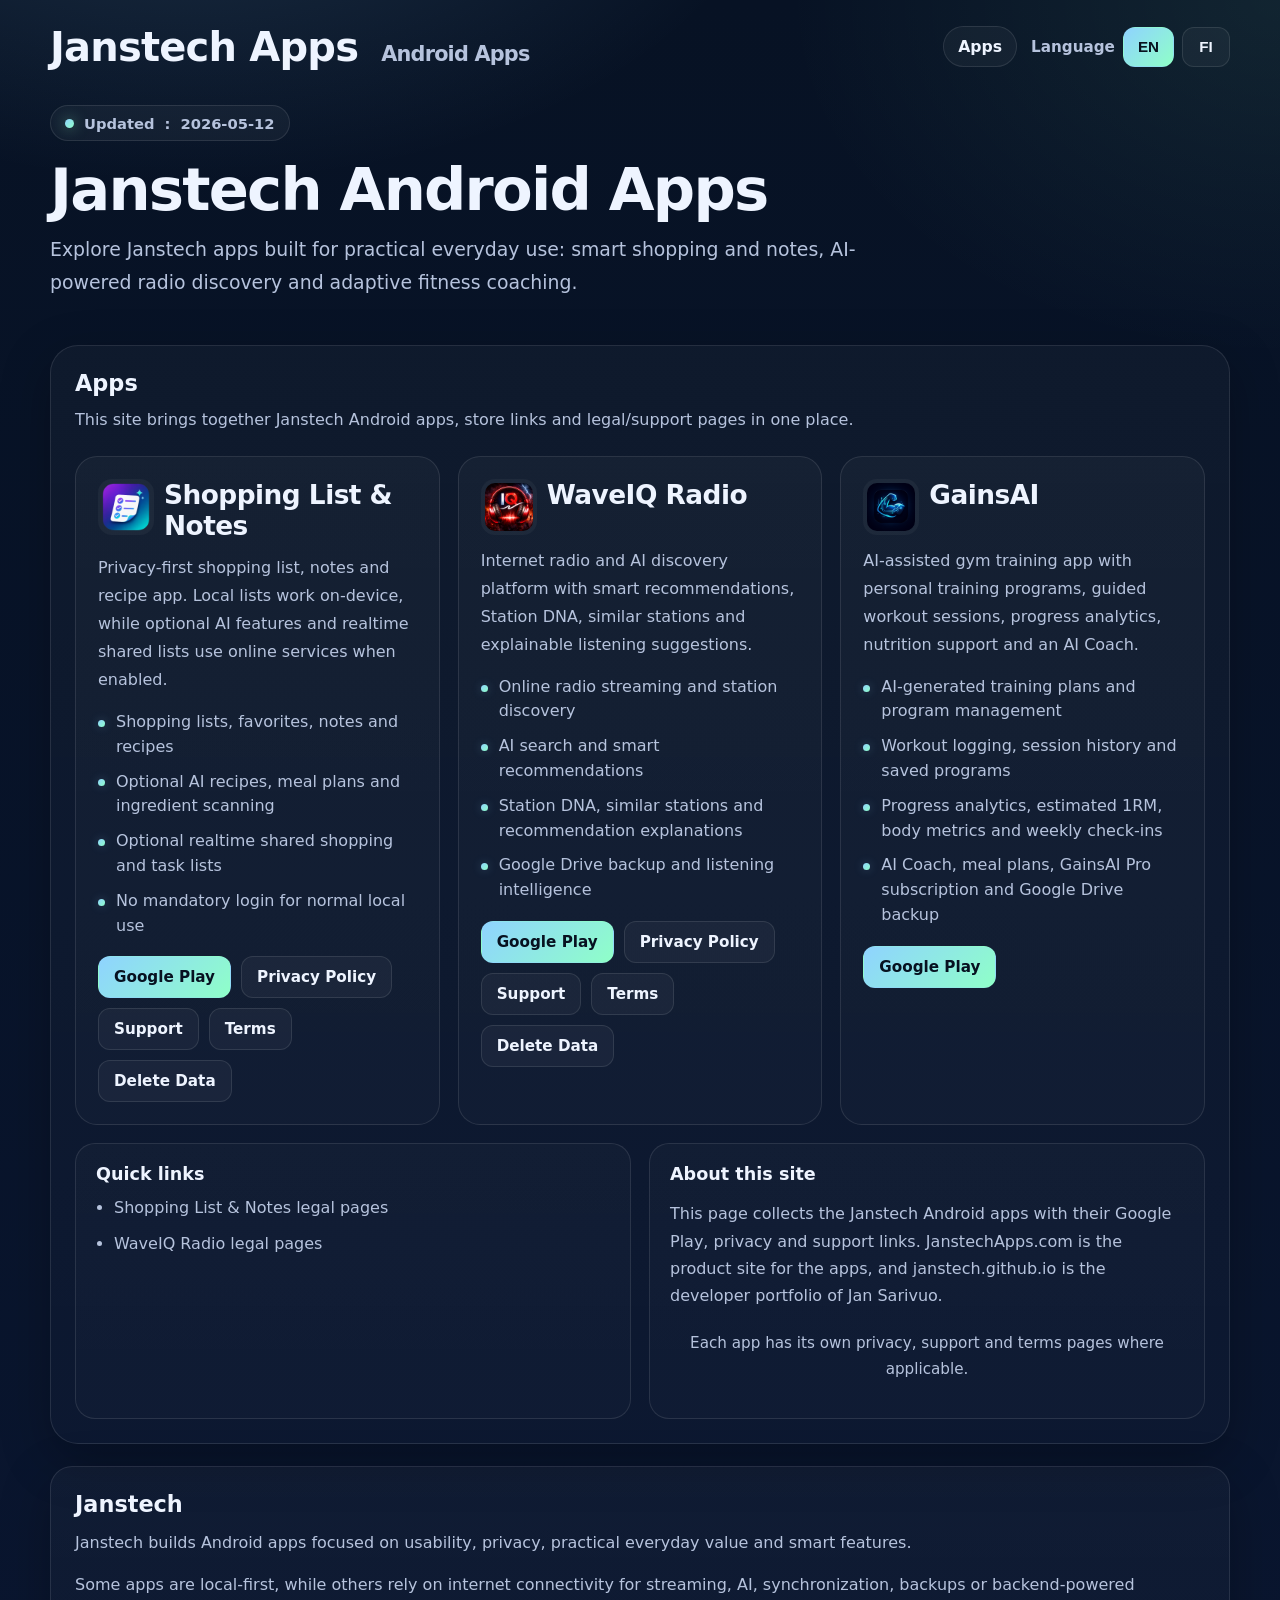
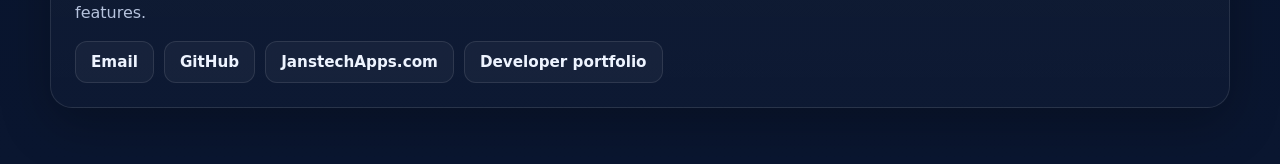
==== commit d36101fe: "Finish the front page: documents, contact close and footer Completes the front-page redesign with th" ====
--- a/apps/index.html
+++ b/apps/index.html
@@ -21,15 +21,6 @@
   <meta property="og:type" content="website">
   <meta property="og:url" content="https://janstech.github.io/apps/">
   <meta property="og:image" content="https://janstech.github.io/apps/images/AI.png">
-
-  <!-- Google Analytics -->
-  <script async src="https://www.googletagmanager.com/gtag/js?id=G-19F6NRS712"></script>
-  <script>
-    window.dataLayer = window.dataLayer || [];
-    function gtag(){dataLayer.push(arguments);}
-    gtag('js', new Date());
-    gtag('config', 'G-19F6NRS712');
-  </script>
 
   <title>Janstech Apps</title>
 
@@ -174,6 +165,8 @@
       <div class="dev-links">
         <a href="mailto:janstech.apps@gmail.com" class="app-btn" data-i18n="developer_email">Email</a>
         <a href="https://github.com/janstech" class="app-btn" target="_blank" rel="noopener noreferrer" data-i18n="developer_github">GitHub</a>
+        <a href="https://janstechapps.com/" class="app-btn" target="_blank" rel="noopener noreferrer" data-i18n="developer_brand">JanstechApps.com</a>
+        <a href="../" class="app-btn" data-i18n="developer_portfolio">Developer portfolio</a>
       </div>
     </section>
   </div>
@@ -223,14 +216,16 @@
         quick_waveiq_legal: "WaveIQ Radio legal pages",
 
         about_h: "About this site",
-        about_p: "This site helps users find Janstech apps, Google Play links and legal/support pages quickly.",
+        about_p: "This page collects the Janstech Android apps with their Google Play, privacy and support links. JanstechApps.com is the product site for the apps, and janstech.github.io is the developer portfolio of Jan Sarivuo.",
         future_note: "Each app has its own privacy, support and terms pages where applicable.",
 
         developer_h: "Janstech",
         developer_p1: "Janstech builds Android apps focused on usability, privacy, practical everyday value and smart features.",
         developer_p2: "Some apps are local-first, while others rely on internet connectivity for streaming, AI, synchronization, backups or backend-powered features.",
         developer_email: "Email",
-        developer_github: "GitHub"
+        developer_github: "GitHub",
+        developer_brand: "JanstechApps.com",
+        developer_portfolio: "Developer portfolio"
       },
       fi: {
         sub: "Android-sovellukset",
@@ -275,14 +270,16 @@
         quick_waveiq_legal: "WaveIQ Radion legal-sivut",
 
         about_h: "Tietoa tästä sivustosta",
-        about_p: "Tämä sivusto auttaa käyttäjiä löytämään Janstech-sovellukset, Google Play -linkit ja legal/support-sivut nopeasti.",
+        about_p: "Tämä sivu kokoaa Janstech-sovellukset sekä niiden Google Play-, tietosuoja- ja tukilinkit. JanstechApps.com on sovellusten varsinainen tuotesivusto, ja janstech.github.io on Jan Sarivuon kehittäjäportfolio.",
         future_note: "Jokaisella sovelluksella on tarvittaessa omat tietosuoja-, tuki- ja käyttöehtosivut.",
 
         developer_h: "Janstech",
         developer_p1: "Janstech kehittää Android-sovelluksia, jotka keskittyvät käytettävyyteen, yksityisyyteen, käytännön hyötyyn ja älykkäisiin ominaisuuksiin.",
         developer_p2: "Osa sovelluksista on local-first-tyylisiä, kun taas osa tarvitsee internet-yhteyttä suoratoistoon, AI-toimintoihin, synkronointiin, varmuuskopioihin tai backend-pohjaisiin ominaisuuksiin.",
         developer_email: "Sähköposti",
-        developer_github: "GitHub"
+        developer_github: "GitHub",
+        developer_brand: "JanstechApps.com",
+        developer_portfolio: "Kehittäjän portfolio"
       }
     };
 
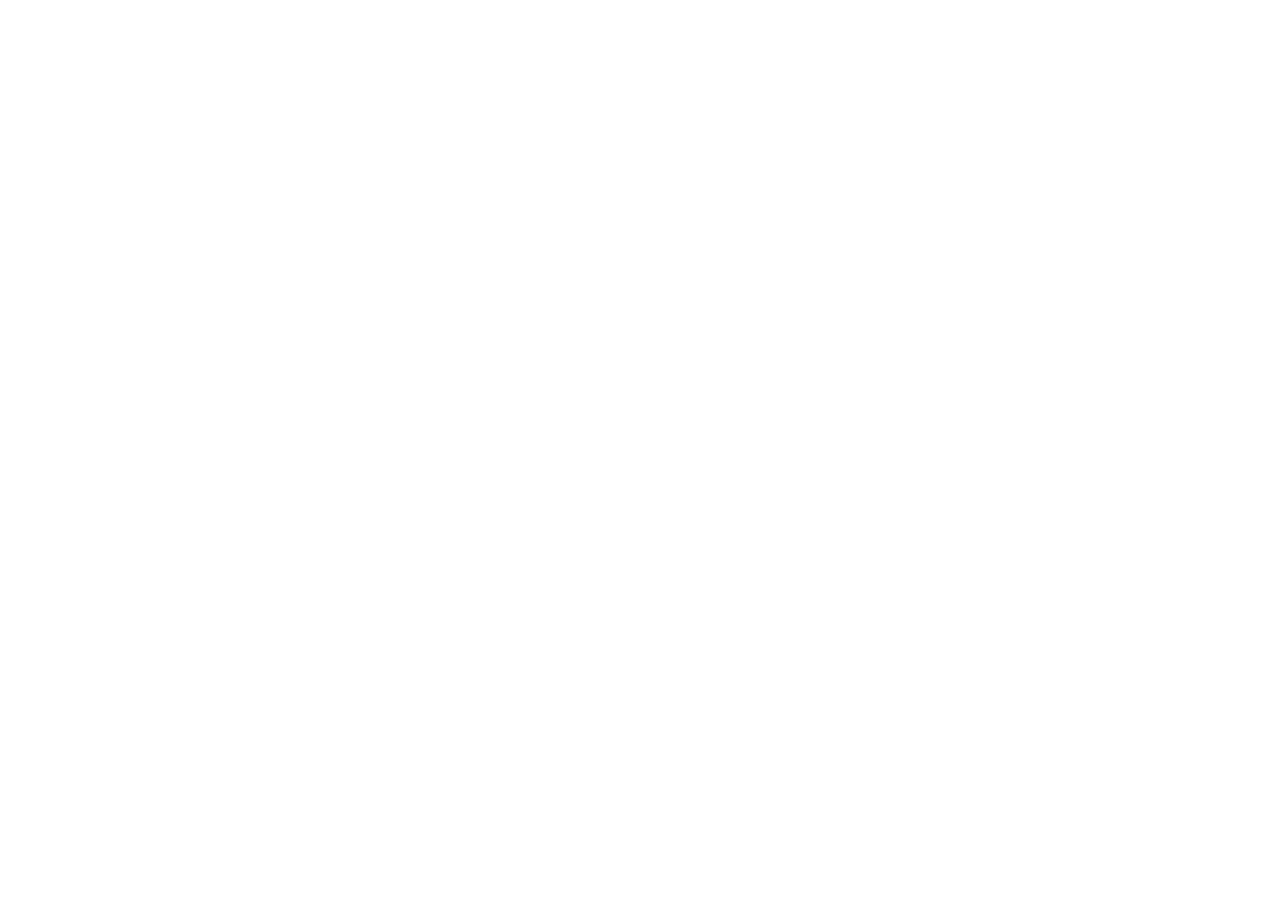
==== commit d5f3d498: "Replace the legacy apps page with a JanstechApps.com redirect /apps/ was published on GitHub Pages i" ====
--- a/apps/index.html
+++ b/apps/index.html
@@ -1,307 +1,79 @@
 <!doctype html>
-<html lang="en">
+<html lang="fi">
 <head>
-  <link rel="icon" href="favicon.ico" sizes="any">
-  <link rel="icon" type="image/png" sizes="32x32" href="favicon-32x32.png">
-  <link rel="icon" type="image/png" sizes="16x16" href="favicon-16x16.png">
-  <link rel="apple-touch-icon" href="apple-touch-icon.png">
+  <meta charset="utf-8">
+  <meta name="viewport" content="width=device-width, initial-scale=1">
 
-  <meta charset="utf-8" />
-  <meta name="viewport" content="width=device-width, initial-scale=1" />
+  <title>Sovellussivusto on siirtynyt – JanstechApps</title>
+  <meta name="description" content="Janstech-sovellusten sivusto on siirtynyt osoitteeseen janstechapps.com.">
+  <meta name="robots" content="noindex, follow">
 
-  <meta name="description" content="Janstech Android apps: Shopping List & Notes, WaveIQ Radio and GainsAI. Practical Android apps for shopping, notes, AI radio discovery and adaptive fitness coaching.">
-  <meta name="keywords" content="android apps, shopping list app, AI radio app, fitness app, janstech apps, WaveIQ Radio, GainsAI">
-  <meta name="author" content="Janstech">
-  <meta name="robots" content="index,follow" />
+  <link rel="canonical" href="https://janstechapps.com/">
+  <meta http-equiv="refresh" content="0; url=https://janstechapps.com/">
 
-  <link rel="canonical" href="https://janstech.github.io/apps/">
-
-  <meta property="og:title" content="Janstech Apps">
-  <meta property="og:description" content="Android apps by Janstech: Shopping List & Notes, WaveIQ Radio and GainsAI.">
-  <meta property="og:type" content="website">
-  <meta property="og:url" content="https://janstech.github.io/apps/">
-  <meta property="og:image" content="https://janstech.github.io/apps/images/AI.png">
-
-  <title>Janstech Apps</title>
-
-  <link rel="stylesheet" href="css/style.css">
+  <!-- Legacy-osoite. Sivu on vain siirtymä janstechapps.comiin, joten tyylit ovat
+       inline: jaettu css/style.css on ~40 kt eikä sitä kannata ladata sisällölle,
+       joka näkyy vain jos automaattinen ohjaus estyy. -->
+  <style>
+    :root { color-scheme: dark; }
+    body {
+      margin: 0;
+      padding: 3rem 1.25rem;
+      background: #0e1013;
+      color: #e9eaec;
+      font-family: system-ui, -apple-system, "Segoe UI", Roboto, Helvetica, Arial, sans-serif;
+      font-size: 1.0625rem;
+      line-height: 1.6;
+    }
+    main { max-width: 40rem; margin: 0 auto; }
+    h1 { font-size: 1.75rem; line-height: 1.2; margin: 0 0 0.75rem; }
+    h2 { font-size: 1.25rem; line-height: 1.25; margin: 0 0 0.75rem; }
+    p { margin: 0 0 1.25rem; }
+    .alt { margin-top: 2.5rem; padding-top: 2rem; border-top: 1px solid #2e3540; }
+    .actions { display: flex; flex-wrap: wrap; gap: 0.75rem; margin: 0; }
+    a {
+      display: inline-block;
+      padding: 0.6rem 1.1rem;
+      border: 1px solid #5e697b;
+      border-radius: 4px;
+      color: #e9eaec;
+      text-decoration: none;
+    }
+    a.primary { background: #e0a85c; border-color: #e0a85c; color: #17130c; font-weight: 600; }
+    a:hover { border-color: #e0a85c; }
+    a.primary:hover { background: #efbe7c; border-color: #efbe7c; }
+    a:focus-visible { outline: 3px solid #e0a85c; outline-offset: 3px; }
+  </style>
 </head>
 <body>
-  <div class="container">
-    <header class="topbar">
-      <div class="brand">
-        <h1>
-          Janstech Apps
-          <span class="sub" data-i18n="sub">Android Apps</span>
-        </h1>
-      </div>
+  <main>
+    <h1>Sovellussivusto on siirtynyt</h1>
+    <p>JanstechApps-sovellusten varsinainen sivusto on nyt JanstechApps.com.</p>
+    <p class="actions">
+      <a class="primary" href="https://janstechapps.com/">Siirry JanstechApps.comiin</a>
+      <a href="../">Takaisin portfolioon</a>
+    </p>
 
-      <div class="topbar-right">
-        <nav class="nav" aria-label="Primary">
-          <a class="active" href="index.html" data-i18n="nav_apps">Apps</a>
-        </nav>
-
-        <div class="lang">
-          <span class="hint" data-i18n="lang_label">Language</span>
-          <button id="btnEn" type="button" aria-label="English">EN</button>
-          <button id="btnFi" type="button" aria-label="Suomi">FI</button>
-        </div>
-      </div>
-    </header>
-
-    <section class="hero">
-      <span class="badge"><i></i> <span data-i18n="badge">Updated</span>: <span id="lastUpdated">2026-05-12</span></span>
-      <h2 data-i18n="title">Janstech Android Apps</h2>
-      <p data-i18n="subtitle">
-        Explore Janstech apps built for practical everyday use: smart shopping and notes, AI-powered radio discovery and adaptive fitness coaching.
+    <section class="alt" lang="en">
+      <h2>The application site has moved</h2>
+      <p>The official site for JanstechApps applications is now JanstechApps.com.</p>
+      <p class="actions">
+        <a class="primary" href="https://janstechapps.com/">Continue to JanstechApps.com</a>
+        <a href="../">Back to the portfolio</a>
       </p>
     </section>
-
-    <section class="section-shell">
-      <h3 data-i18n="apps_h">Apps</h3>
-      <p data-i18n="apps_note">
-        This site brings together Janstech Android apps, store links and legal/support pages in one place.
-      </p>
-
-      <div class="apps-grid">
-        <article class="app-card">
-          <h4>
-            <img class="app-logo" src="images/AI.png" alt="Shopping List &amp; Notes logo">
-            <span data-i18n="shopping_title">Shopping List &amp; Notes</span>
-          </h4>
-          <p data-i18n="shopping_desc">
-            Privacy-first shopping list, notes and recipe app. Local lists work on-device, while optional AI features and realtime shared lists use online services when enabled.
-          </p>
-          <ul class="feature-list">
-            <li data-i18n="shopping_f1">Shopping lists, favorites, notes and recipes</li>
-            <li data-i18n="shopping_f2">Optional AI recipes, meal plans and ingredient scanning</li>
-            <li data-i18n="shopping_f3">Optional realtime shared shopping and task lists</li>
-            <li data-i18n="shopping_f4">No mandatory login for normal local use</li>
-          </ul>
-          <div class="app-actions">
-            <a class="app-btn primary" href="https://play.google.com/store/apps/details?id=com.janstech.kauppalista" target="_blank" rel="noopener noreferrer" data-i18n="btn_google_play">Google Play</a>
-            <a class="app-btn" href="../kauppalista-privacy-policy/" data-i18n="btn_privacy">Privacy Policy</a>
-            <a class="app-btn" href="../kauppalista-privacy-policy/support.html" data-i18n="btn_support">Support</a>
-            <a class="app-btn" href="../kauppalista-privacy-policy/terms.html" data-i18n="btn_terms">Terms</a>
-            <a class="app-btn" href="../kauppalista-privacy-policy/delete-data.html" data-i18n="btn_delete">Delete Data</a>
-          </div>
-        </article>
-
-        <article class="app-card">
-          <h4>
-            <img class="app-logo" src="images/iq_kuv1.png" alt="WaveIQ Radio logo">
-            <span data-i18n="waveiq_title">WaveIQ Radio</span>
-          </h4>
-          <p data-i18n="waveiq_desc">
-            Internet radio and AI discovery platform with smart recommendations, Station DNA, similar stations and explainable listening suggestions.
-          </p>
-          <ul class="feature-list">
-            <li data-i18n="waveiq_f1">Online radio streaming and station discovery</li>
-            <li data-i18n="waveiq_f2">AI search and smart recommendations</li>
-            <li data-i18n="waveiq_f3">Station DNA, similar stations and recommendation explanations</li>
-            <li data-i18n="waveiq_f4">Google Drive backup and listening intelligence</li>
-          </ul>
-          <div class="app-actions">
-            <a class="app-btn primary" href="https://play.google.com/store/apps/details?id=com.janstech.radioplayer" target="_blank" rel="noopener noreferrer" data-i18n="btn_google_play">Google Play</a>
-            <a class="app-btn" href="../waveiq-radio-privacy-policy/" data-i18n="btn_privacy">Privacy Policy</a>
-            <a class="app-btn" href="../waveiq-radio-privacy-policy/support.html" data-i18n="btn_support">Support</a>
-            <a class="app-btn" href="../waveiq-radio-privacy-policy/terms.html" data-i18n="btn_terms">Terms</a>
-            <a class="app-btn" href="../waveiq-radio-privacy-policy/delete-data.html" data-i18n="btn_delete">Delete Data</a>
-          </div>
-        </article>
-
-        <article class="app-card">
-          <h4>
-            <img class="app-logo" src="images/GainsAI.png" alt="GainsAI logo">
-            <span data-i18n="gainsai_title">GainsAI</span>
-          </h4>
-          <p data-i18n="gainsai_desc">
-            AI-assisted gym training app with personal training programs, guided workout sessions, progress analytics, nutrition support and an AI Coach.
-          </p>
-          <ul class="feature-list">
-            <li data-i18n="gainsai_f1">AI-generated training plans and program management</li>
-            <li data-i18n="gainsai_f2">Workout logging, session history and saved programs</li>
-            <li data-i18n="gainsai_f3">Progress analytics, estimated 1RM, body metrics and weekly check-ins</li>
-            <li data-i18n="gainsai_f4">AI Coach, meal plans, GainsAI Pro subscription and Google Drive backup</li>
-          </ul>
-          <div class="app-actions">
-            <a class="app-btn primary" href="https://play.google.com/store/apps/details?id=com.janstech.gainsai" target="_blank" rel="noopener noreferrer" data-i18n="btn_google_play">Google Play</a>
-          </div>
-        </article>
-      </div>
-
-      <div class="side-grid">
-        <section class="mini-card">
-          <h4 data-i18n="quick_h">Quick links</h4>
-          <ul>
-            <li><a href="../kauppalista-privacy-policy/" data-i18n="quick_shopping_legal">Shopping List &amp; Notes legal pages</a></li>
-            <li><a href="../waveiq-radio-privacy-policy/" data-i18n="quick_waveiq_legal">WaveIQ Radio legal pages</a></li>
-          </ul>
-        </section>
-
-        <section class="mini-card">
-          <h4 data-i18n="about_h">About this site</h4>
-          <p data-i18n="about_p">
-            This site helps users find Janstech apps, Google Play links and legal/support pages quickly.
-          </p>
-          <p class="footer-note" data-i18n="future_note">
-            Each app has its own privacy, support and terms pages where applicable.
-          </p>
-        </section>
-      </div>
-    </section>
-
-    <section class="developer">
-      <h2 data-i18n="developer_h">Janstech</h2>
-
-      <p data-i18n="developer_p1">
-        Janstech builds Android apps focused on usability, privacy, practical everyday value and smart features.
-      </p>
-
-      <p data-i18n="developer_p2">
-        Some apps are local-first, while others rely on internet connectivity for streaming, AI, synchronization, backups or backend-powered features.
-      </p>
-
-      <div class="dev-links">
-        <a href="mailto:janstech.apps@gmail.com" class="app-btn" data-i18n="developer_email">Email</a>
-        <a href="https://github.com/janstech" class="app-btn" target="_blank" rel="noopener noreferrer" data-i18n="developer_github">GitHub</a>
-        <a href="https://janstechapps.com/" class="app-btn" target="_blank" rel="noopener noreferrer" data-i18n="developer_brand">JanstechApps.com</a>
-        <a href="../" class="app-btn" data-i18n="developer_portfolio">Developer portfolio</a>
-      </div>
-    </section>
-  </div>
+  </main>
 
   <script>
-    const dict = {
-      en: {
-        sub: "Android Apps",
-        nav_apps: "Apps",
-        lang_label: "Language",
-        badge: "Updated",
-        title: "Janstech Android Apps",
-        subtitle: "Explore Janstech apps built for practical everyday use: smart shopping and notes, AI-powered radio discovery and adaptive fitness coaching.",
-
-        apps_h: "Apps",
-        apps_note: "This site brings together Janstech Android apps, store links and legal/support pages in one place.",
-
-        shopping_title: "Shopping List & Notes",
-        shopping_desc: "Privacy-first shopping list, notes and recipe app. Local lists work on-device, while optional AI features and realtime shared lists use online services when enabled.",
-        shopping_f1: "Shopping lists, favorites, notes and recipes",
-        shopping_f2: "Optional AI recipes, meal plans and ingredient scanning",
-        shopping_f3: "Optional realtime shared shopping and task lists",
-        shopping_f4: "No mandatory login for normal local use",
-
-        waveiq_title: "WaveIQ Radio",
-        waveiq_desc: "Internet radio and AI discovery platform with smart recommendations, Station DNA, similar stations and explainable listening suggestions.",
-        waveiq_f1: "Online radio streaming and station discovery",
-        waveiq_f2: "AI search and smart recommendations",
-        waveiq_f3: "Station DNA, similar stations and recommendation explanations",
-        waveiq_f4: "Google Drive backup and listening intelligence",
-
-        gainsai_title: "GainsAI",
-        gainsai_desc: "AI-assisted gym training app with personal training programs, guided workout sessions, progress analytics, nutrition support and an AI Coach.",
-        gainsai_f1: "AI-generated training plans and program management",
-        gainsai_f2: "Workout logging, session history and saved programs",
-        gainsai_f3: "Progress analytics, estimated 1RM, body metrics and weekly check-ins",
-        gainsai_f4: "AI Coach, meal plans, GainsAI Pro subscription and Google Drive backup",
-
-        btn_google_play: "Google Play",
-        btn_privacy: "Privacy Policy",
-        btn_support: "Support",
-        btn_terms: "Terms",
-        btn_delete: "Delete Data",
-
-        quick_h: "Quick links",
-        quick_shopping_legal: "Shopping List & Notes legal pages",
-        quick_waveiq_legal: "WaveIQ Radio legal pages",
-
-        about_h: "About this site",
-        about_p: "This page collects the Janstech Android apps with their Google Play, privacy and support links. JanstechApps.com is the product site for the apps, and janstech.github.io is the developer portfolio of Jan Sarivuo.",
-        future_note: "Each app has its own privacy, support and terms pages where applicable.",
-
-        developer_h: "Janstech",
-        developer_p1: "Janstech builds Android apps focused on usability, privacy, practical everyday value and smart features.",
-        developer_p2: "Some apps are local-first, while others rely on internet connectivity for streaming, AI, synchronization, backups or backend-powered features.",
-        developer_email: "Email",
-        developer_github: "GitHub",
-        developer_brand: "JanstechApps.com",
-        developer_portfolio: "Developer portfolio"
-      },
-      fi: {
-        sub: "Android-sovellukset",
-        nav_apps: "Sovellukset",
-        lang_label: "Kieli",
-        badge: "Päivitetty",
-        title: "Janstech Android-sovellukset",
-        subtitle: "Tutustu Janstech-sovelluksiin, jotka on rakennettu käytännölliseen arkeen: älykäs ostoslista ja muistiinpanot, AI-avusteinen radion löytäminen ja adaptiivinen treenivalmennus.",
-
-        apps_h: "Sovellukset",
-        apps_note: "Tämä sivusto kokoaa Janstech Android-sovellukset, kauppalinkit ja legal/support-sivut yhteen paikkaan.",
-
-        shopping_title: "Kauppalista & Muistiinpanot",
-        shopping_desc: "Privacy-first ostoslista-, muistiinpano- ja reseptisovellus. Paikalliset listat toimivat laitteella, kun taas vapaaehtoiset AI-toiminnot ja reaaliaikaiset jaetut listat käyttävät verkkopalveluita, kun ne otetaan käyttöön.",
-        shopping_f1: "Ostoslistat, suosikit, muistiinpanot ja reseptit",
-        shopping_f2: "Vapaaehtoiset AI-reseptit, viikkoruokalistat ja aineskannaus",
-        shopping_f3: "Vapaaehtoiset reaaliaikaiset jaetut kauppa- ja tehtävälistat",
-        shopping_f4: "Ei pakollista kirjautumista normaaliin paikalliseen käyttöön",
-
-        waveiq_title: "WaveIQ Radio",
-        waveiq_desc: "Internet-radio- ja AI discovery -alusta, jossa on älykkäät suositukset, Station DNA, samankaltaiset asemat ja selitettävät kuunteluehdotukset.",
-        waveiq_f1: "Verkkoradion kuuntelu ja asemien löytäminen",
-        waveiq_f2: "AI-haku ja älykkäät suositukset",
-        waveiq_f3: "Station DNA, samankaltaiset asemat ja suositusten selitykset",
-        waveiq_f4: "Google Drive -varmuuskopiointi ja listening intelligence",
-
-        gainsai_title: "GainsAI",
-        gainsai_desc: "Tekoälyavusteinen kuntosalisovellus: henkilökohtaiset harjoitusohjelmat, ohjatut treenit, kehityksen seuranta, ravitsemustuki ja AI Coach.",
-        gainsai_f1: "AI-generoidut treeniohjelmat ja ohjelmien hallinta",
-        gainsai_f2: "Treenien kirjaaminen, sessiohistoria ja tallennetut ohjelmat",
-        gainsai_f3: "Kehityksen analytiikka, arvioitu 1RM, kehon mittarit ja viikoittaiset check-init",
-        gainsai_f4: "AI Coach, ateriasuunnitelmat, GainsAI Pro -tilaus ja Google Drive -varmuuskopiointi",
-
-        btn_google_play: "Google Play",
-        btn_privacy: "Tietosuoja",
-        btn_support: "Tuki",
-        btn_terms: "Käyttöehdot",
-        btn_delete: "Poista tiedot",
-
-        quick_h: "Pikalinkit",
-        quick_shopping_legal: "Kauppalista & Muistiinpanot legal-sivut",
-        quick_waveiq_legal: "WaveIQ Radion legal-sivut",
-
-        about_h: "Tietoa tästä sivustosta",
-        about_p: "Tämä sivu kokoaa Janstech-sovellukset sekä niiden Google Play-, tietosuoja- ja tukilinkit. JanstechApps.com on sovellusten varsinainen tuotesivusto, ja janstech.github.io on Jan Sarivuon kehittäjäportfolio.",
-        future_note: "Jokaisella sovelluksella on tarvittaessa omat tietosuoja-, tuki- ja käyttöehtosivut.",
-
-        developer_h: "Janstech",
-        developer_p1: "Janstech kehittää Android-sovelluksia, jotka keskittyvät käytettävyyteen, yksityisyyteen, käytännön hyötyyn ja älykkäisiin ominaisuuksiin.",
-        developer_p2: "Osa sovelluksista on local-first-tyylisiä, kun taas osa tarvitsee internet-yhteyttä suoratoistoon, AI-toimintoihin, synkronointiin, varmuuskopioihin tai backend-pohjaisiin ominaisuuksiin.",
-        developer_email: "Sähköposti",
-        developer_github: "GitHub",
-        developer_brand: "JanstechApps.com",
-        developer_portfolio: "Kehittäjän portfolio"
+    /* Meta refresh hoitaa ohjauksen ilman JavaScriptiä; tämä varmistaa sen, jos
+       refresh on estetty. Molemmat korvaavat nykyisen historiamerkinnän ja
+       osoittavat samaan URL:iin, joten silmukkaa tai ylimääräistä
+       historiamerkintää ei synny. */
+    (function () {
+      if (window.location.hostname !== "janstechapps.com") {
+        window.location.replace("https://janstechapps.com/");
       }
-    };
-
-    function setLang(lang){
-      localStorage.setItem("janstech_apps_lang", lang);
-      document.documentElement.lang = (lang === "fi") ? "fi" : "en";
-
-      for (const el of document.querySelectorAll("[data-i18n]")){
-        const key = el.getAttribute("data-i18n");
-        if (dict[lang] && dict[lang][key] != null){
-          el.innerHTML = dict[lang][key];
-        }
-      }
-
-      document.getElementById("btnFi").classList.toggle("active", lang === "fi");
-      document.getElementById("btnEn").classList.toggle("active", lang === "en");
-    }
-
-    const saved = localStorage.getItem("janstech_apps_lang") || "en";
-    document.getElementById("btnFi").addEventListener("click", ()=>setLang("fi"));
-    document.getElementById("btnEn").addEventListener("click", ()=>setLang("en"));
-    setLang(saved);
+    })();
   </script>
 </body>
 </html>
